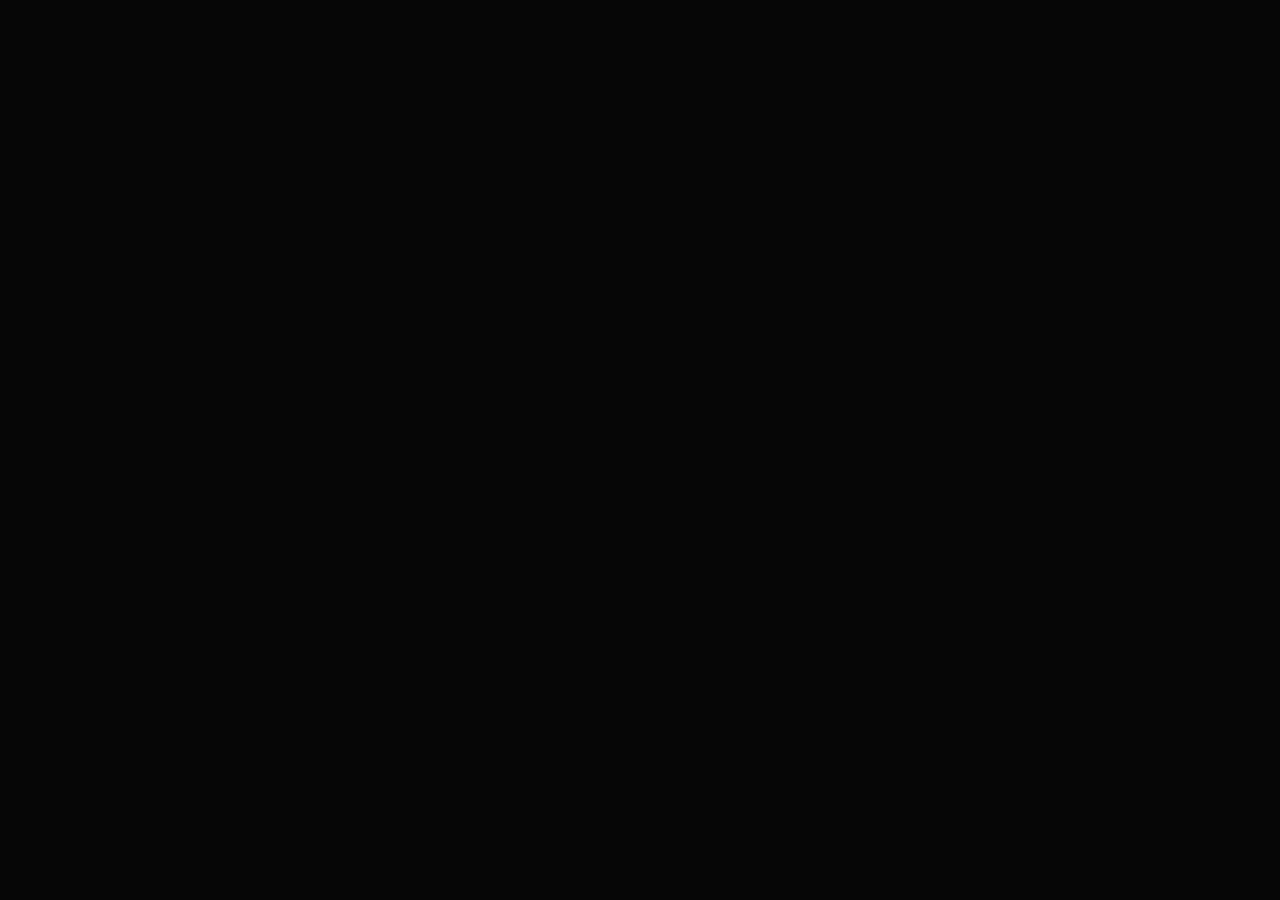
==== about.html @ 540acab6 "Update works.html navigation and add about.html" ====
<!doctype html>
<html lang="ru">
  <head>
    <meta charset="UTF-8" />
    <meta name="viewport" content="width=device-width, initial-scale=1.0" />
    <title>ОБО МНЕ</title>
    <link rel="stylesheet" href="style.css" />
  </head>
  <body>
  </body>
</html>
---- style.css ----
* {
  margin: 0;
  padding: 0;
  box-sizing: border-box;
}

@font-face {
  font-family: unbounded;
  src: url(fonts/Unbounded/Unbounded-VariableFont_wght.ttf) format("truetype");
  font-display: swap;
}
@font-face {
  font-family: ibm_plex_mono;
  src: url(fonts/IBM_Plex_Mono/IBMPlexMono-Regular.ttf) format("truetype");
  font-weight: 400;
  font-style: normal;
  font-display: swap;
}
@font-face {
  font-family: ibm_plex_mono;
  src: url(fonts/IBM_Plex_Mono/IBMPlexMono-Bold.ttf) format("truetype");
  font-weight: 700;
  font-style: normal;
  font-display: swap;
}
@font-face {
  font-family: onest;
  src: url(fonts/Onest/Onest-VariableFont_wght.ttf) format("truetype");
  font-display: swap;
}

.first_text p {
  font-family: "onest";
  font-weight: 500;
  font-size: 20px;
  line-height: 130%;
  opacity: 0.82;
  letter-spacing: 1%;
}

.first_text h1 {
  font-family: "unbounded";
  font-weight: 700;
  font-size: 72px;
  line-height: 130%;
  letter-spacing: 0.35px;
  justify-content: spa;
}

.first_text h1 span {
  font-weight: 400;
}

.first_buttons {
  display: flex;
  align-items: center;
  gap: 24px;

  font-family: "ibm_plex_mono";
  font-size: 16px;
  line-height: 120%;
  letter-spacing: 3%;
}

.about_button {
  opacity: 0.82;
}

.scroll_button {
  font-family: "ibm_plex_mono";
  font-size: 12px;
  line-height: 100%;
  letter-spacing: 1.92px;
  opacity: 0.82;
}
.second h1 {
  font-family: "unbounded";
  font-weight: 600;
  font-size: 64px;
  line-height: 130%;
}

body {
  background-color: #060606;
  color: #ffffff;
}

header {
  position: fixed;
  top: 0;
  z-index: 1000;
  display: flex;
  flex-direction: row;
  justify-content: space-between;
  align-items: center;

  width: 100%;
  padding: 24px 64px;

  font-family: "ibm_plex_mono";
  font-weight: 700;
  font-size: 14px;
  letter-spacing: 1.12px;
}

header button {
  background-color: inherit;
  border: none;
}

header button:hover {
  cursor: pointer;
}

.first {
  display: flex;
  flex-direction: column;
  justify-content: center;
  align-items: flex-start;
  gap: 32px;

  min-height: 100vh;
  padding: 50px 64px;
}

.first_text {
  display: flex;
  flex-direction: column;
  gap: 24px;
}

a {
  text-decoration: none;
  color: inherit;
}
.projects_button {
  padding: 12px 16px;
  background-color: inherit;
  border: 1px solid;
  text-decoration: none;
  border-radius: 999px;
  border-color: #f4f4f4;
  text-align: center;
}

.scroll_button {
  position: absolute;
  right: 64px;
  bottom: 50px;

  display: flex;
  flex-direction: column;
  align-items: center;
  gap: 13px;

  border: none;
  background-color: inherit;
  color: #ffffff;
}

.scroll_button span:last-child {
  position: relative;
  display: block;
  width: 1px;
  height: 66px;
}

.scroll_button span:last-child::before {
  content: "";
  position: absolute;
  top: 0;
  left: 0;
  width: 1px;
  height: 66px;
  background-color: #f4f4f4;
  opacity: 0.32;
}

.scroll_button span:last-child::after {
  content: "";
  position: absolute;
  top: 0;
  left: 0;
  width: 1px;
  height: 5px;
  background-color: #ffffff;
  animation: scrollLine 1.33s ease-in-out infinite;
}

@keyframes scrollLine {
  0% {
    top: 0;
    opacity: 0;
  }
  50% {
    opacity: 1;
  }
  100% {
    top: 61px;
    opacity: 0;
  }
}

.second {
  display: flex;
  flex-direction: column;
  gap: 60px;
  min-height: 100vh;
  padding: 0px 64px;
}

.second_content {
  display: grid;
  grid-template-columns: 1.55fr 1fr;
  gap: 32px;
}

.second_left {
  display: flex;
  flex-direction: column;
  gap: 60px;

  position: sticky;
  align-self: start;
  top: 50px;
  max-height: calc(100vh - 100px);
}

.second_main {
  display: flex;
  flex-direction: column;
  gap: 32px;
}

.second_main_content {
  display: flex;
  flex-direction: column;
  gap: 25px;
}

.second_main_content img {
  border-radius: 16px;
}

.second_left .second_main,
.second_left .second_main_content {
  min-height: 0;
}

.second_left .second_main_content > a:first-child {
  flex-shrink: 1;
  min-height: 0;
  display: flex;
  flex-direction: column;
}

.second_left .second_main_content > a:first-child img {
  flex: 1;
  min-height: 0;
  width: 100%;
  object-fit: cover;
}

.second_main_text {
  display: flex;
  flex-direction: column;
  gap: 13px;
}

.second_main_text_sides {
  display: flex;
  flex-direction: row;
  justify-content: space-between;
}

.second_main_text_sides h2 {
  font-family: "unbounded";
  font-weight: 600;
  font-size: 20px;
  line-height: 120%;
  letter-spacing: 1%;
  text-transform: uppercase;
}

.second_main_text_sides p {
  font-family: "ibm_plex_mono";
  font-weight: 400;
  font-size: 12px;
  line-height: 120%;
  letter-spacing: 5%;
  text-transform: uppercase;
}

.second_main_text > p {
  font-family: "onest";
  font-weight: 500;
  font-size: 14px;
  line-height: 120%;
  letter-spacing: 1%;
  opacity: 0.82;
}

.second a {
  font-family: "ibm_plex_mono";
  font-weight: 500;
  font-size: 16px;
  line-height: 120%;
  letter-spacing: 3%;
  text-transform: uppercase;
}

.second_other {
  display: flex;
  flex-direction: column;
  gap: 32px;
}
.second_other .counter {
  display: flex;
  justify-content: flex-end;
  align-items: flex-start;

  position: sticky;
  top: 60px;

  margin-bottom: 99px;

  font-family: "ibm_plex_mono";
  font-size: 12px;
  line-height: 100%;
  letter-spacing: 0.78px;
}
img {
  max-width: 100%;
  height: auto;
  display: block;
}

.third {
  display: flex;
  flex-direction: column;
  justify-content: space-between;
  align-items: flex-start;
  gap: 60px;

  padding: 100px 64px 90px 64px;
}

.third_content {
  display: flex;
  flex-direction: row;
  justify-content: space-between;
  align-items: stretch;
  align-self: stretch;
}

.third_line {
  width: 1px;
  background-color: #f4f4f4;
  opacity: 0.32;
}

.third_card {
  display: flex;
  flex-direction: column;
  align-items: flex-start;
  gap: 12px;
  width: 280px;
}

.third_card > p {
  font-family: "ibm_plex_mono";
  font-weight: 600;
  font-size: 24px;
  line-height: 130%;
  letter-spacing: 1%;
  text-transform: uppercase;
}

.third_card img {
  width: 111px;
  height: 83px;
  object-fit: contain;
  object-position: left center;
}

.third_card_text {
  display: flex;
  flex-direction: column;
  align-items: flex-start;
  justify-content: space-between;
  gap: 8px;
}

.third h1 {
  font-family: "unbounded";
  font-weight: 600;
  font-size: 64px;
  line-height: 130%;
  letter-spacing: 1%;
  text-transform: uppercase;
}

.third_card_text h2 {
  font-family: "ibm_plex_mono";
  font-weight: 400;
  font-size: 24px;
  line-height: 130%;
  letter-spacing: 1%;
  text-transform: uppercase;
}

.third_card_text p {
  font-family: "onest";
  font-weight: 500;
  font-size: 14px;
  line-height: 120%;
  letter-spacing: 1%;
  color: #f4f4f4;
  opacity: 0.82;
}

footer {
  display: flex;
  flex-direction: row;
  justify-content: space-between;

  padding: 40px 64px;

  font-family: "ibm_plex_mono";
  font-weight: 400;
  font-size: 12px;
  line-height: 120%;
  letter-spacing: 5%;
  text-transform: uppercase;
}

footer div {
  display: flex;
  flex-direction: row;
  justify-content: space-between;
  gap: 19px;
}

footer a {
  opacity: 0.82;
}

.menu {
  position: fixed;
  inset: 0;
  z-index: 900;

  display: flex;
  flex-direction: column;
  justify-content: space-between;

  padding: 100px 64px 40px;

  background-color: #060606;

  opacity: 0;
  visibility: hidden;
  pointer-events: none;
  transition: opacity 0.3s ease, visibility 0.3s ease;
}

.menu.open {
  opacity: 1;
  visibility: visible;
  pointer-events: auto;
}

.menu_top {
  display: flex;
  flex-direction: row;
  justify-content: space-between;
  align-items: center;

  flex: 1;
}

.menu_left {
  display: flex;
  flex-direction: column;
  align-items: flex-start;
  gap: 24px;
}

.menu_left a {
  font-family: "unbounded";
  font-weight: 600;
  font-size: 120px;
  line-height: 130%;
  letter-spacing: 1%;
  text-transform: uppercase;
}

.menu_right {
  display: flex;
  flex-direction: column;
  align-items: flex-start;
  gap: 32px;
}

.menu_block {
  display: flex;
  flex-direction: column;
  align-items: flex-start;
  gap: 8px;
}

.menu_label {
  font-family: "ibm_plex_mono";
  font-weight: 400;
  font-size: 12px;
  line-height: 120%;
  letter-spacing: 5%;
  text-transform: uppercase;
  opacity: 0.82;
}

.menu_block a,
.menu_block p:not(.menu_label) {
  font-family: "onest";
  font-weight: 500;
  font-size: 14px;
  line-height: 120%;
}

.menu_socials {
  display: flex;
  flex-direction: row;
  gap: 19px;
}
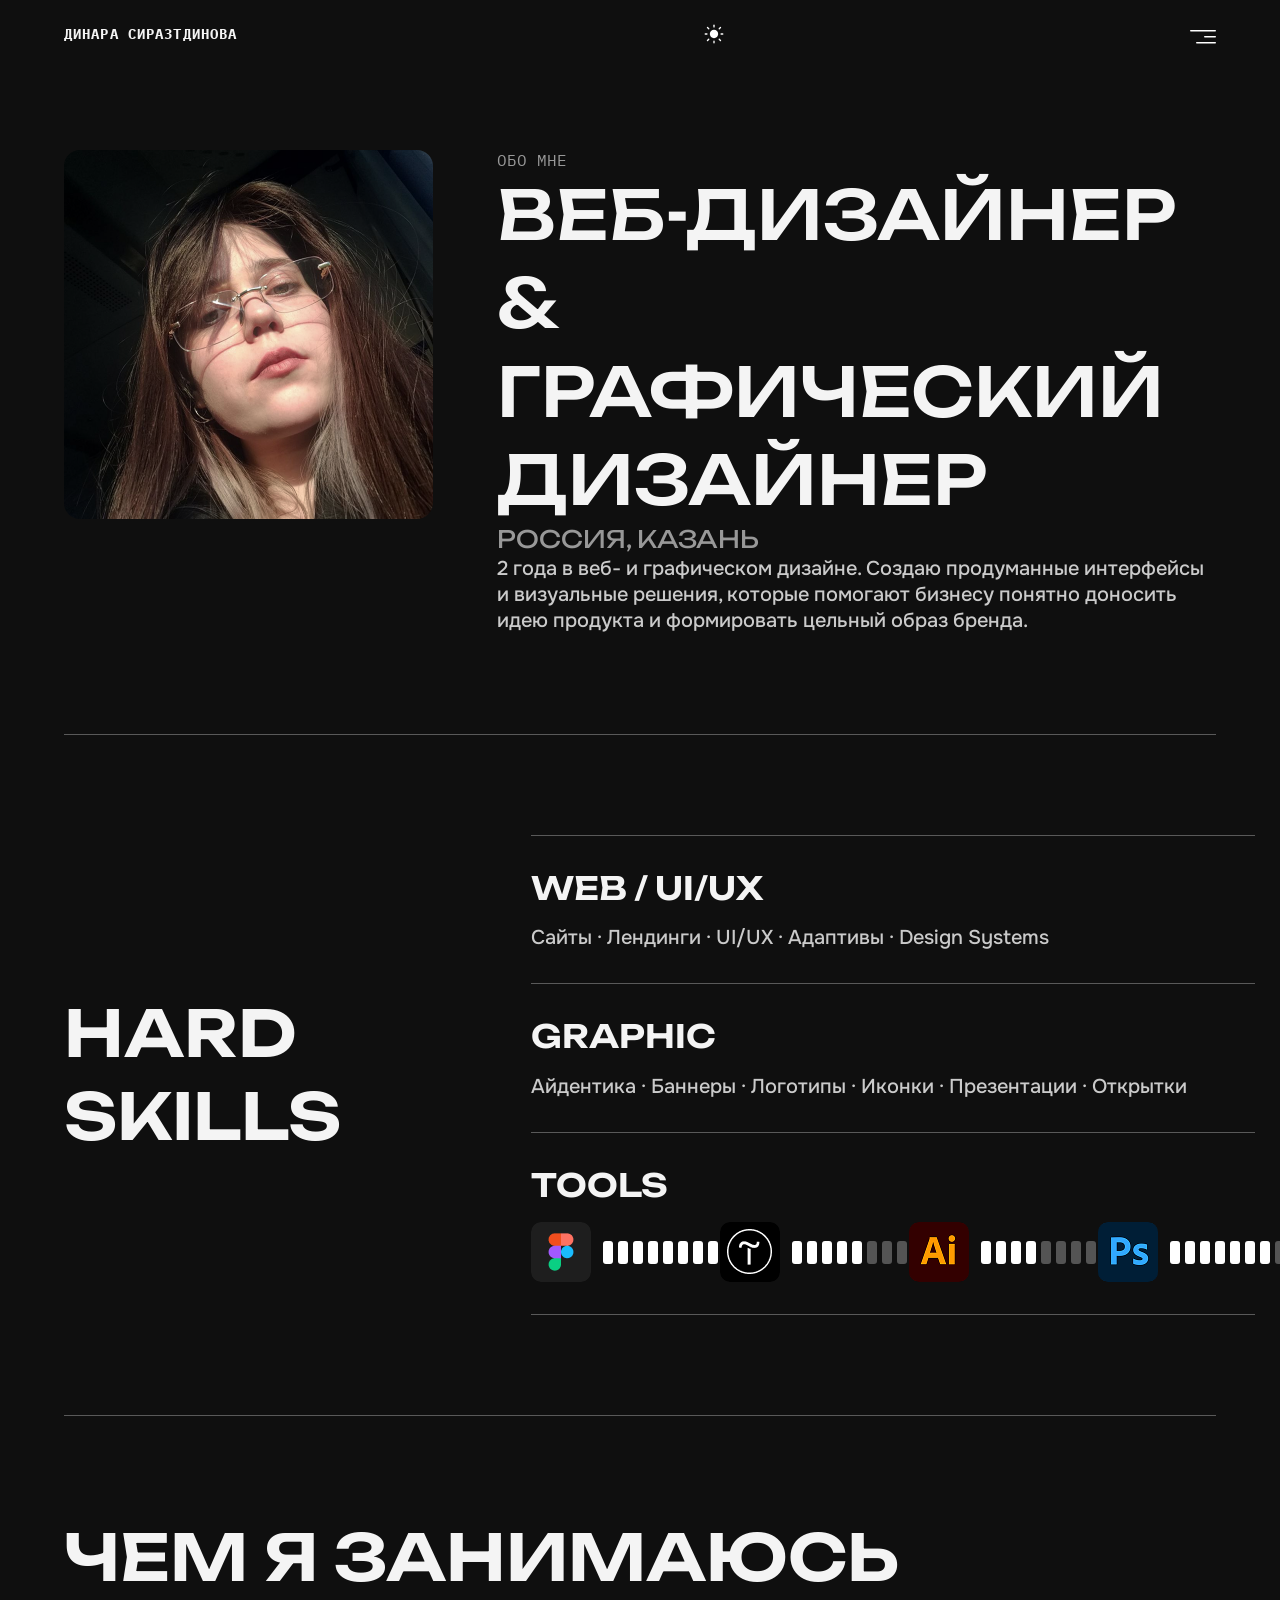
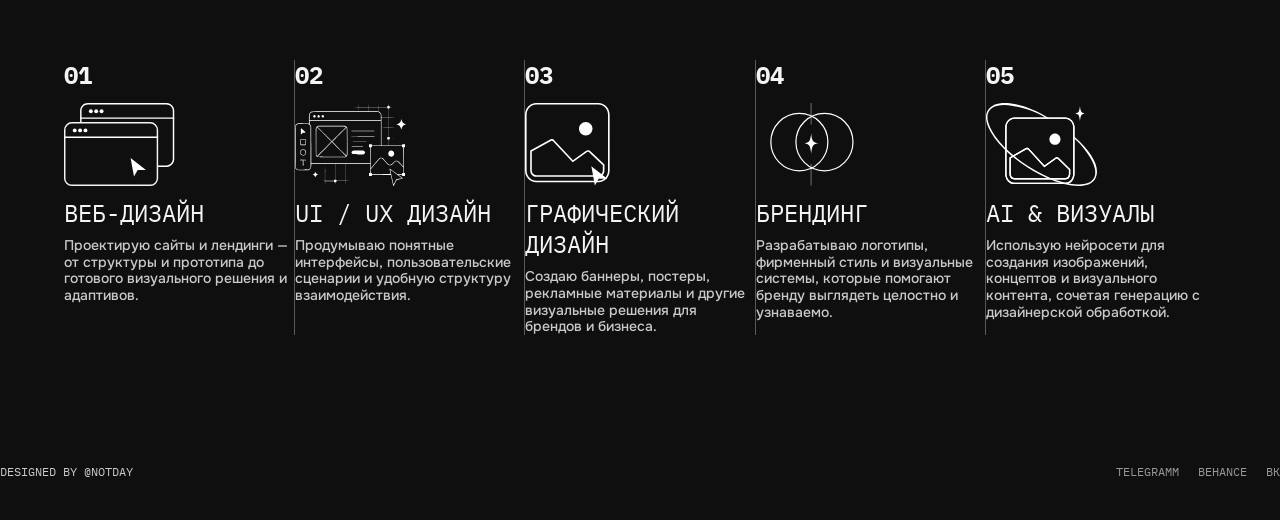
==== commit 6e1989e0: "Add about page layout and assets, update background color, ignore unused files" ====
--- a/about.html
+++ b/about.html
@@ -5,7 +5,251 @@
     <meta name="viewport" content="width=device-width, initial-scale=1.0" />
     <title>ОБО МНЕ</title>
     <link rel="stylesheet" href="style.css" />
+    <link rel="stylesheet" href="about.css" />
   </head>
   <body>
+    <header>
+      <p>ДИНАРА СИРАЗТДИНОВА</p>
+      <button>
+        <img src="content/icons/Theme_changer.svg" alt=" theme changer" />
+      </button>
+      <button id="menu_button">
+        <img src="content/icons/Button - Menu.svg" alt="" />
+      </button>
+    </header>
+    <nav class="menu" id="menu">
+      <div class="menu_top">
+        <div class="menu_left">
+          <a href="index.html">ГЛАВНАЯ</a>
+          <a href="works.html">РАБОТЫ</a>
+          <a href="about.html">ОБО МНЕ</a>
+        </div>
+        <div class="menu_right">
+          <div class="menu_block">
+            <p class="menu_label">EMAIL</p>
+            <a href="mailto:dinara.sir2003@gmail.com"
+              >dinara.sir2003@gmail.com</a
+            >
+          </div>
+          <div class="menu_block">
+            <p class="menu_label">ССЫЛКИ НА СОЦ.СЕТИ</p>
+            <div class="menu_socials">
+              <a href="">Telegram</a>
+              <a href="">Behance</a>
+              <a href="">ВК</a>
+            </div>
+          </div>
+          <div class="menu_block">
+            <p class="menu_label">МЕСТО ЖИТЕЛЬСТВА</p>
+            <p>Россия, г.Казань</p>
+          </div>
+        </div>
+      </div>
+    </nav>
+    <main>
+      <section class="about_first">
+        <img
+          src="content/images/profile.png"
+          alt="profile picture"
+          class="about_photo"
+        />
+        <article class="about_text">
+          <p class="about_label">ОБО МНЕ</p>
+          <h1>ВЕБ-ДИЗАЙНЕР &amp; ГРАФИЧЕСКИЙ ДИЗАЙНЕР</h1>
+          <p class="about_city">РОССИЯ, КАЗАНЬ</p>
+          <p>
+            2 года в веб- и графическом дизайне. Создаю продуманные интерфейсы и
+            визуальные решения, которые помогают бизнесу понятно доносить идею
+            продукта и формировать цельный образ бренда.
+          </p>
+        </article>
+      </section>
+
+      <section class="second_skills">
+        <div class="skills">
+          <h1>HARD SKILLS</h1>
+          <div class="skills_list">
+            <div class="skills_line"></div>
+            <article class="skill_block">
+              <h2>WEB / UI/UX</h2>
+              <p>Сайты · Лендинги · UI/UX · Адаптивы · Design Systems</p>
+            </article>
+            <div class="skills_line"></div>
+            <article class="skill_block">
+              <h2>GRAPHIC</h2>
+              <p>
+                Айдентика · Баннеры · Логотипы · Иконки · Презентации · Открытки
+              </p>
+            </article>
+            <div class="skills_line"></div>
+            <article class="skill_block">
+              <h2>TOOLS</h2>
+              <div class="tools_row">
+                <div class="tool">
+                  <img
+                    src="content/images/figma_icon.png"
+                    class="tool_icon"
+                    alt=""
+                  />
+                  <span class="tool_progress">
+                    <span class="active"></span>
+                    <span class="active"></span>
+                    <span class="active"></span>
+                    <span class="active"></span>
+                    <span class="active"></span>
+                    <span class="active"></span>
+                    <span class="active"></span>
+                    <span class="active"></span>
+                    <span></span>
+                    <span></span>
+                  </span>
+                </div>
+                <div class="tool">
+                  <img
+                    src="content/images/Tilda_icon.png"
+                    class="tool_icon"
+                    alt=""
+                  />
+                  <span class="tool_progress">
+                    <span class="active"></span>
+                    <span class="active"></span>
+                    <span class="active"></span>
+                    <span class="active"></span>
+                    <span class="active"></span>
+                    <span></span>
+                    <span></span>
+                    <span></span>
+                    <span></span>
+                    <span></span>
+                  </span>
+                </div>
+                <div class="tool">
+                  <img
+                    src="content/images/Ilustrator_icon.png"
+                    class="tool_icon"
+                    alt=""
+                  />
+                  <span class="tool_progress">
+                    <span class="active"></span>
+                    <span class="active"></span>
+                    <span class="active"></span>
+                    <span class="active"></span>
+                    <span></span>
+                    <span></span>
+                    <span></span>
+                    <span></span>
+                    <span></span>
+                    <span></span>
+                  </span>
+                </div>
+                <div class="tool">
+                  <img
+                    src="content/images/Photoshop_icon.png"
+                    alt=""
+                    class="tool_icon"
+                  />
+                  <span class="tool_progress">
+                    <span class="active"></span>
+                    <span class="active"></span>
+                    <span class="active"></span>
+                    <span class="active"></span>
+                    <span class="active"></span>
+                    <span class="active"></span>
+                    <span class="active"></span>
+                    <span></span>
+                    <span></span>
+                    <span></span>
+                  </span>
+                </div>
+              </div>
+            </article>
+            <div class="skills_line"></div>
+          </div>
+        </div>
+      </section>
+
+      <section class="third">
+        <h1>ЧЕМ Я ЗАНИМАЮСЬ</h1>
+        <article class="third_content">
+          <div class="third_card">
+            <p>01</p>
+            <img src="content/icons/third_1.svg" alt="" />
+            <div class="third_card_text">
+              <h2>ВЕБ-ДИЗАЙН</h2>
+              <p>
+                Проектирую сайты и лендинги — от структуры и прототипа до
+                готового визуального решения и адаптивов.
+              </p>
+            </div>
+          </div>
+
+          <div class="third_line"></div>
+
+          <div class="third_card">
+            <p>02</p>
+            <img src="content/icons/third_2.svg" alt="" />
+            <div class="third_card_text">
+              <h2>UI / UX ДИЗАЙН</h2>
+              <p>
+                Продумываю понятные интерфейсы, пользовательские сценарии и
+                удобную структуру взаимодействия.
+              </p>
+            </div>
+          </div>
+
+          <div class="third_line"></div>
+
+          <div class="third_card">
+            <p>03</p>
+            <img src="content/icons/third_3.svg" alt="" />
+            <div class="third_card_text">
+              <h2>ГРАФИЧЕСКИЙ ДИЗАЙН</h2>
+              <p>
+                Создаю баннеры, постеры, рекламные материалы и другие визуальные
+                решения для брендов и бизнеса.
+              </p>
+            </div>
+          </div>
+
+          <div class="third_line"></div>
+
+          <div class="third_card">
+            <p>04</p>
+            <img src="content/icons/third_4.svg" alt="" />
+            <div class="third_card_text">
+              <h2>БРЕНДИНГ</h2>
+              <p>
+                Разрабатываю логотипы, фирменный стиль и визуальные системы,
+                которые помогают бренду выглядеть целостно и узнаваемо.
+              </p>
+            </div>
+          </div>
+
+          <div class="third_line"></div>
+
+          <div class="third_card">
+            <p>05</p>
+            <img src="content/icons/third_5.svg" alt="" />
+            <div class="third_card_text">
+              <h2>AI & ВИЗУАЛЫ</h2>
+              <p>
+                Использую нейросети для создания изображений, концептов и
+                визуального контента, сочетая генерацию с дизайнерской
+                обработкой.
+              </p>
+            </div>
+          </div>
+        </article>
+      </section>
+    </main>
+    <footer>
+      <p>DESIGNED BY @NOTDAY</p>
+      <div>
+        <a href="">TELEGRAMM</a>
+        <a href="">BEHANCE</a>
+        <a href="">ВК</a>
+      </div>
+    </footer>
+    <script src="script.js"></script>
   </body>
-</html>+</html>
--- a/style.css
+++ b/style.css
@@ -80,9 +80,13 @@
   line-height: 130%;
 }
 
+html,
 body {
-  background-color: #060606;
-  color: #ffffff;
+  background-color: #0f0f0f;
+}
+
+body {
+  color: #f4f4f4;
 }
 
 header {
@@ -289,6 +293,7 @@
   line-height: 120%;
   letter-spacing: 5%;
   text-transform: uppercase;
+  opacity: 0.6;
 }
 
 .second_main_text > p {
@@ -298,6 +303,10 @@
   line-height: 120%;
   letter-spacing: 1%;
   opacity: 0.82;
+}
+
+.second_main_content > a:last-child {
+  opacity: 0.65;
 }
 
 .second a {
@@ -420,6 +429,8 @@
 }
 
 footer {
+  color: #f4f4f4;
+
   display: flex;
   flex-direction: row;
   justify-content: space-between;
@@ -441,8 +452,12 @@
   gap: 19px;
 }
 
+footer p {
+  opacity: 0.82;
+}
+
 footer a {
-  opacity: 0.82;
+  opacity: 0.6;
 }
 
 .menu {
@@ -461,7 +476,9 @@
   opacity: 0;
   visibility: hidden;
   pointer-events: none;
-  transition: opacity 0.3s ease, visibility 0.3s ease;
+  transition:
+    opacity 0.3s ease,
+    visibility 0.3s ease;
 }
 
 .menu.open {
@@ -532,5 +549,3 @@
   flex-direction: row;
   gap: 19px;
 }
-
-
--- a/about.css
+++ b/about.css
@@ -0,0 +1,156 @@
+.about_first {
+  display: flex;
+  gap: 64px;
+  padding: 150px 64px 100px 64px;
+}
+
+.about_photo {
+  width: 369px;
+  height: 369px;
+  flex-shrink: 0;
+  object-fit: cover;
+  border-radius: 16px;
+}
+
+.about_text {
+  display: flex;
+  flex-direction: column;
+  align-items: flex-start;
+  justify-content: space-between;
+}
+
+.about_text p {
+  font-family: "onest";
+  font-weight: 500;
+  font-size: 20px;
+  line-height: 130%;
+  letter-spacing: 1%;
+  opacity: 0.82;
+}
+
+p.about_label {
+  font-family: "ibm_plex_mono";
+  font-weight: 400;
+  font-size: 16px;
+  line-height: 130%;
+  letter-spacing: 1%;
+  text-transform: uppercase;
+  opacity: 0.6;
+}
+
+.about_first h1 {
+  font-family: "unbounded";
+  font-weight: 500;
+  font-size: 68px;
+  line-height: 130%;
+  letter-spacing: 1%;
+  text-transform: uppercase;
+}
+
+p.about_city {
+  font-family: "unbounded";
+  font-weight: 400;
+  font-size: 24px;
+  line-height: 130%;
+  letter-spacing: 1%;
+  text-transform: uppercase;
+  opacity: 0.6;
+}
+.second_skills {
+  padding: 0 64px;
+}
+.skills {
+  display: grid;
+  grid-template-columns: 1fr 1.5fr;
+  gap: 190px;
+  align-items: center;
+
+  padding: 100px 0;
+  border-top: 1px solid rgba(244, 244, 244, 0.32);
+  border-bottom: 1px solid rgba(244, 244, 244, 0.32);
+}
+
+.skills h1 {
+  font-family: "unbounded";
+  font-weight: 600;
+  font-size: 64px;
+  line-height: 130%;
+  letter-spacing: 1%;
+  text-transform: uppercase;
+}
+
+.skills_list {
+  display: flex;
+  flex-direction: column;
+}
+
+.skill_block {
+  display: flex;
+  flex-direction: column;
+  align-items: flex-start;
+  gap: 16px;
+  padding: 32px 0;
+}
+
+.skills_line {
+  height: 1px;
+  background-color: #f4f4f4;
+  opacity: 0.32;
+}
+
+.skills h2 {
+  font-family: "unbounded";
+  font-weight: 600;
+  font-size: 32px;
+  line-height: 130%;
+  letter-spacing: 1%;
+  text-transform: uppercase;
+}
+
+.skills p {
+  font-family: "onest";
+  font-weight: 500;
+  font-size: 20px;
+  line-height: 130%;
+  letter-spacing: 1%;
+  opacity: 0.82;
+}
+
+.tools_row {
+  display: flex;
+  align-items: center;
+  gap: 32px;
+}
+
+.tool {
+  display: flex;
+  align-items: center;
+  gap: 12px;
+}
+
+.tool_icon {
+  width: 60px;
+  height: 60px;
+  border-radius: 10px;
+}
+
+.tool_progress {
+  display: flex;
+  gap: 5px;
+}
+
+.tool_progress span {
+  width: 10px;
+  height: 23px;
+  border-radius: 3px;
+  background-color: #545454;
+}
+
+.tool_progress .active {
+  background-color: #ffffff;
+}
+
+footer {
+  padding-left: 0;
+  padding-right: 0;
+}
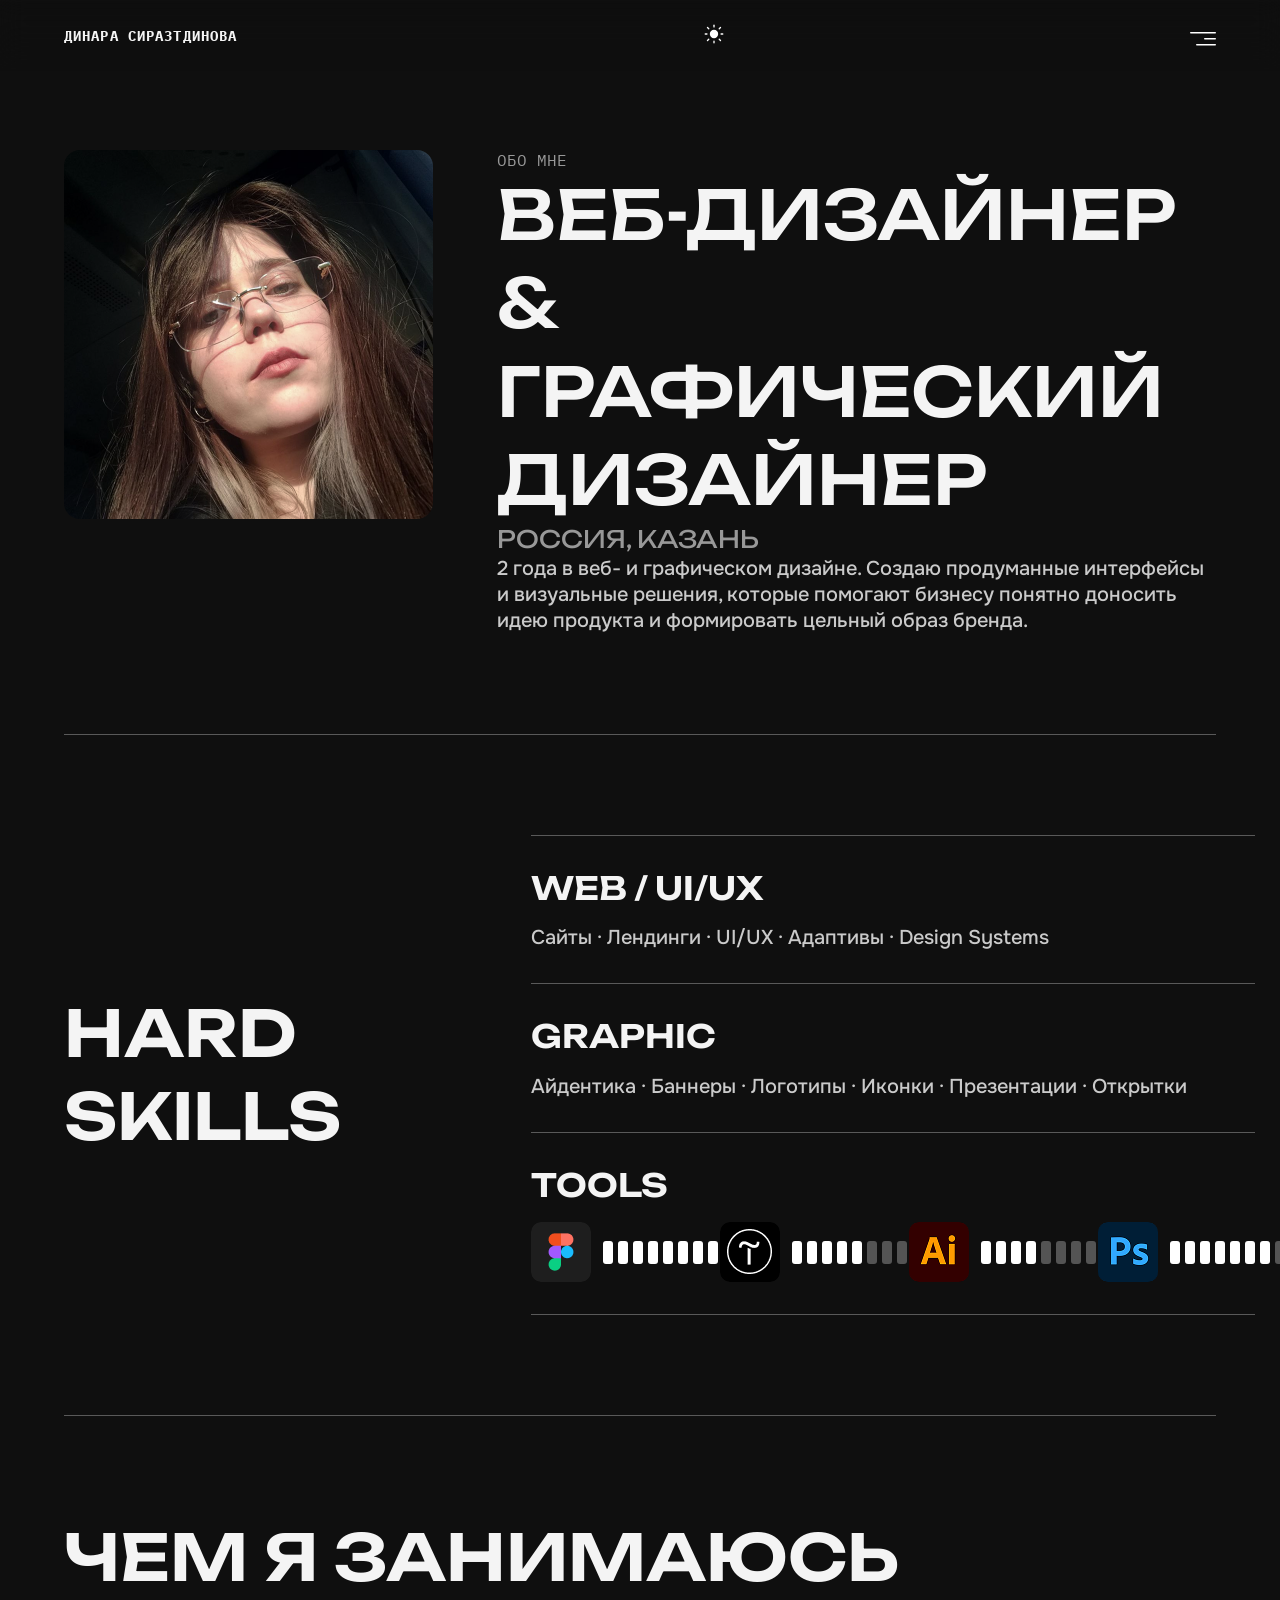
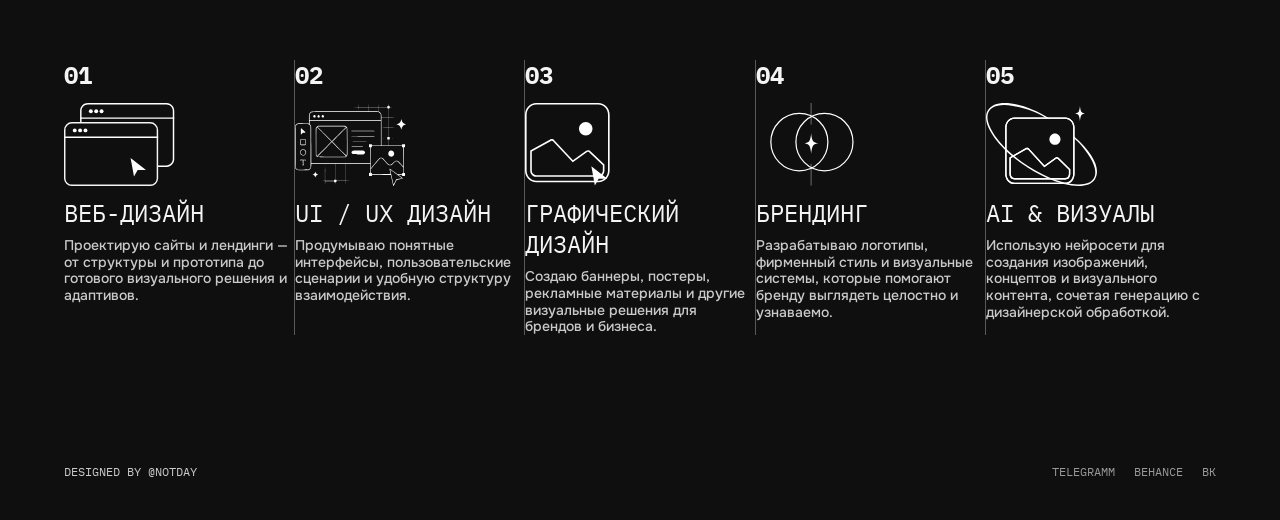
==== commit f0037e5d: "feat: rename overlay images to overlay-N.png and update references" ====
--- a/about.html
+++ b/about.html
@@ -6,12 +6,97 @@
     <title>ОБО МНЕ</title>
     <link rel="stylesheet" href="style.css" />
     <link rel="stylesheet" href="about.css" />
+    <script>
+      if (localStorage.getItem("theme") === "light") {
+        document.documentElement.classList.add("light");
+      }
+    </script>
   </head>
   <body>
     <header>
       <p>ДИНАРА СИРАЗТДИНОВА</p>
-      <button>
-        <img src="content/icons/Theme_changer.svg" alt=" theme changer" />
+      <button class="theme_button" aria-label="Theme changer">
+        <svg
+          width="20"
+          height="20"
+          viewBox="0 0 20 20"
+          fill="none"
+          xmlns="http://www.w3.org/2000/svg"
+          aria-hidden="true"
+        >
+          <mask
+            id="moon_mask"
+            maskUnits="userSpaceOnUse"
+            x="0"
+            y="0"
+            width="20"
+            height="20"
+          >
+            <rect width="20" height="20" fill="white" />
+            <g class="mask_cut">
+              <circle cx="12.2" cy="8.8" r="3.2" fill="black" />
+            </g>
+          </mask>
+          <g class="moon_group" mask="url(#moon_mask)">
+            <circle class="sun_disk" cx="10" cy="10" r="4.16675" fill="white" />
+          </g>
+          <path
+            class="ray"
+            d="M10 1.25V2.91667"
+            stroke="white"
+            stroke-width="1.33333"
+            stroke-linecap="round"
+          />
+          <path
+            class="ray"
+            d="M10 17.0834V18.75"
+            stroke="white"
+            stroke-width="1.33333"
+            stroke-linecap="round"
+          />
+          <path
+            class="ray"
+            d="M1.25 10H2.91667"
+            stroke="white"
+            stroke-width="1.33333"
+            stroke-linecap="round"
+          />
+          <path
+            class="ray"
+            d="M17.0835 10H18.7502"
+            stroke="white"
+            stroke-width="1.33333"
+            stroke-linecap="round"
+          />
+          <path
+            class="ray"
+            d="M3.5 3.5L4.75 4.75"
+            stroke="white"
+            stroke-width="1.33333"
+            stroke-linecap="round"
+          />
+          <path
+            class="ray"
+            d="M15.25 15.25L16.5 16.5"
+            stroke="white"
+            stroke-width="1.33333"
+            stroke-linecap="round"
+          />
+          <path
+            class="ray"
+            d="M3.5 16.5L4.75 15.25"
+            stroke="white"
+            stroke-width="1.33333"
+            stroke-linecap="round"
+          />
+          <path
+            class="ray"
+            d="M15.25 4.75L16.5 3.5"
+            stroke="white"
+            stroke-width="1.33333"
+            stroke-linecap="round"
+          />
+        </svg>
       </button>
       <button id="menu_button">
         <img src="content/icons/Button - Menu.svg" alt="" />
--- a/style.css
+++ b/style.css
@@ -1,3 +1,23 @@
+:root {
+  --bg: #0f0f0f;
+  --text: #f4f4f4;
+  --text-strong: #ffffff;
+  --line: rgba(244, 244, 244, 0.32);
+  --surface: rgba(244, 244, 244, 0.06);
+  --bg-indicator: #030303;
+  --outline: #000;
+}
+
+:root.light {
+  --bg: #ffffff;
+  --text: #0a0a0a;
+  --text-strong: #0a0a0a;
+  --line: ;
+  --surface: rgba(10, 10, 10, 0.06);
+  --bg-indicator: #060606;
+  --outline: #fff;
+}
+
 * {
   margin: 0;
   padding: 0;
@@ -82,11 +102,11 @@
 
 html,
 body {
-  background-color: #0f0f0f;
+  background-color: var(--bg);
 }
 
 body {
-  color: #f4f4f4;
+  color: var(--text);
 }
 
 header {
@@ -107,6 +127,44 @@
   letter-spacing: 1.12px;
 }
 
+header::before {
+  content: "";
+  position: absolute;
+  inset: 0;
+  z-index: -1;
+
+  -webkit-backdrop-filter: blur(12px);
+  backdrop-filter: blur(12px);
+  -webkit-mask-image: linear-gradient(
+    to bottom,
+    #000 0%,
+    rgba(0, 0, 0, 0.991) 10%,
+    rgba(0, 0, 0, 0.964) 20%,
+    rgba(0, 0, 0, 0.919) 30%,
+    rgba(0, 0, 0, 0.856) 40%,
+    rgba(0, 0, 0, 0.775) 50%,
+    rgba(0, 0, 0, 0.676) 60%,
+    rgba(0, 0, 0, 0.559) 70%,
+    rgba(0, 0, 0, 0.424) 80%,
+    rgba(0, 0, 0, 0.371) 90%,
+    rgba(0, 0, 0, 0) 100%
+  );
+  mask-image: linear-gradient(
+    to bottom,
+    #000 0%,
+    rgba(0, 0, 0, 0.991) 10%,
+    rgba(0, 0, 0, 0.964) 20%,
+    rgba(0, 0, 0, 0.919) 30%,
+    rgba(0, 0, 0, 0.856) 40%,
+    rgba(0, 0, 0, 0.775) 50%,
+    rgba(0, 0, 0, 0.676) 60%,
+    rgba(0, 0, 0, 0.559) 70%,
+    rgba(0, 0, 0, 0.424) 80%,
+    rgba(0, 0, 0, 0.371) 90%,
+    rgba(0, 0, 0, 0) 100%
+  );
+}
+
 header button {
   background-color: inherit;
   border: none;
@@ -114,6 +172,53 @@
 
 header button:hover {
   cursor: pointer;
+}
+
+.theme_button .ray {
+  transform-box: view-box;
+  transform-origin: 10px 10px;
+  transition:
+    transform 0.4s ease,
+    opacity 0.25s ease,
+    stroke 0.3s ease;
+}
+
+.theme_button .sun_disk {
+  transition: fill 0.3s ease;
+}
+
+.theme_button.moon .ray {
+  transform: scale(0);
+  opacity: 0;
+  stroke: #000;
+}
+
+.theme_button.moon .sun_disk {
+  fill: #000;
+}
+
+.theme_button .moon_group {
+  transform-box: view-box;
+  transform-origin: 10px 10px;
+  transition: transform 0.5s ease;
+}
+
+.theme_button.moon .moon_group {
+  transform: scale(2.1);
+}
+
+.theme_button .mask_cut {
+  transform: translate(7.8px, -7.133px);
+  transition: transform 0.5s ease;
+}
+
+.theme_button.moon .mask_cut {
+  transform: translate(0, 0);
+}
+
+:root.light header button img,
+:root.light .third_card img {
+  filter: brightness(0);
 }
 
 .first {
@@ -143,7 +248,7 @@
   border: 1px solid;
   text-decoration: none;
   border-radius: 999px;
-  border-color: #f4f4f4;
+  border-color: var(--text);
   text-align: center;
 }
 
@@ -159,7 +264,7 @@
 
   border: none;
   background-color: inherit;
-  color: #ffffff;
+  color: var(--text-strong);
 }
 
 .scroll_button span:last-child {
@@ -176,7 +281,7 @@
   left: 0;
   width: 1px;
   height: 66px;
-  background-color: #f4f4f4;
+  background-color: var(--text);
   opacity: 0.32;
 }
 
@@ -187,7 +292,7 @@
   left: 0;
   width: 1px;
   height: 5px;
-  background-color: #ffffff;
+  background-color: var(--text-strong);
   animation: scrollLine 1.33s ease-in-out infinite;
 }
 
@@ -246,6 +351,10 @@
   border-radius: 16px;
 }
 
+.second_other .second_main_content > a:first-child img {
+  width: 100%;
+}
+
 .second_left .second_main,
 .second_left .second_main_content {
   min-height: 0;
@@ -327,6 +436,7 @@
   display: flex;
   justify-content: flex-end;
   align-items: flex-start;
+  gap: 4px;
 
   position: sticky;
   top: 60px;
@@ -337,6 +447,15 @@
   font-size: 12px;
   line-height: 100%;
   letter-spacing: 0.78px;
+  text-shadow:
+    -1px -1px 0 var(--outline),
+    0 -1px 0 var(--outline),
+    1px -1px 0 var(--outline),
+    -1px 0 0 var(--outline),
+    1px 0 0 var(--outline),
+    -1px 1px 0 var(--outline),
+    0 1px 0 var(--outline),
+    1px 1px 0 var(--outline);
 }
 img {
   max-width: 100%;
@@ -364,7 +483,7 @@
 
 .third_line {
   width: 1px;
-  background-color: #f4f4f4;
+  background-color: var(--text);
   opacity: 0.32;
 }
 
@@ -424,12 +543,12 @@
   font-size: 14px;
   line-height: 120%;
   letter-spacing: 1%;
-  color: #f4f4f4;
+  color: var(--text);
   opacity: 0.82;
 }
 
 footer {
-  color: #f4f4f4;
+  color: var(--text);
 
   display: flex;
   flex-direction: row;
@@ -471,7 +590,7 @@
 
   padding: 100px 64px 40px;
 
-  background-color: #060606;
+  background-color: var(--bg);
 
   opacity: 0;
   visibility: hidden;
--- a/about.css
+++ b/about.css
@@ -66,8 +66,8 @@
   align-items: center;
 
   padding: 100px 0;
-  border-top: 1px solid rgba(244, 244, 244, 0.32);
-  border-bottom: 1px solid rgba(244, 244, 244, 0.32);
+  border-top: 1px solid var(--line);
+  border-bottom: 1px solid var(--line);
 }
 
 .skills h1 {
@@ -94,7 +94,7 @@
 
 .skills_line {
   height: 1px;
-  background-color: #f4f4f4;
+  background-color: var(--text);
   opacity: 0.32;
 }
 
@@ -147,10 +147,5 @@
 }
 
 .tool_progress .active {
-  background-color: #ffffff;
+  background-color: var(--text-strong);
 }
-
-footer {
-  padding-left: 0;
-  padding-right: 0;
-}
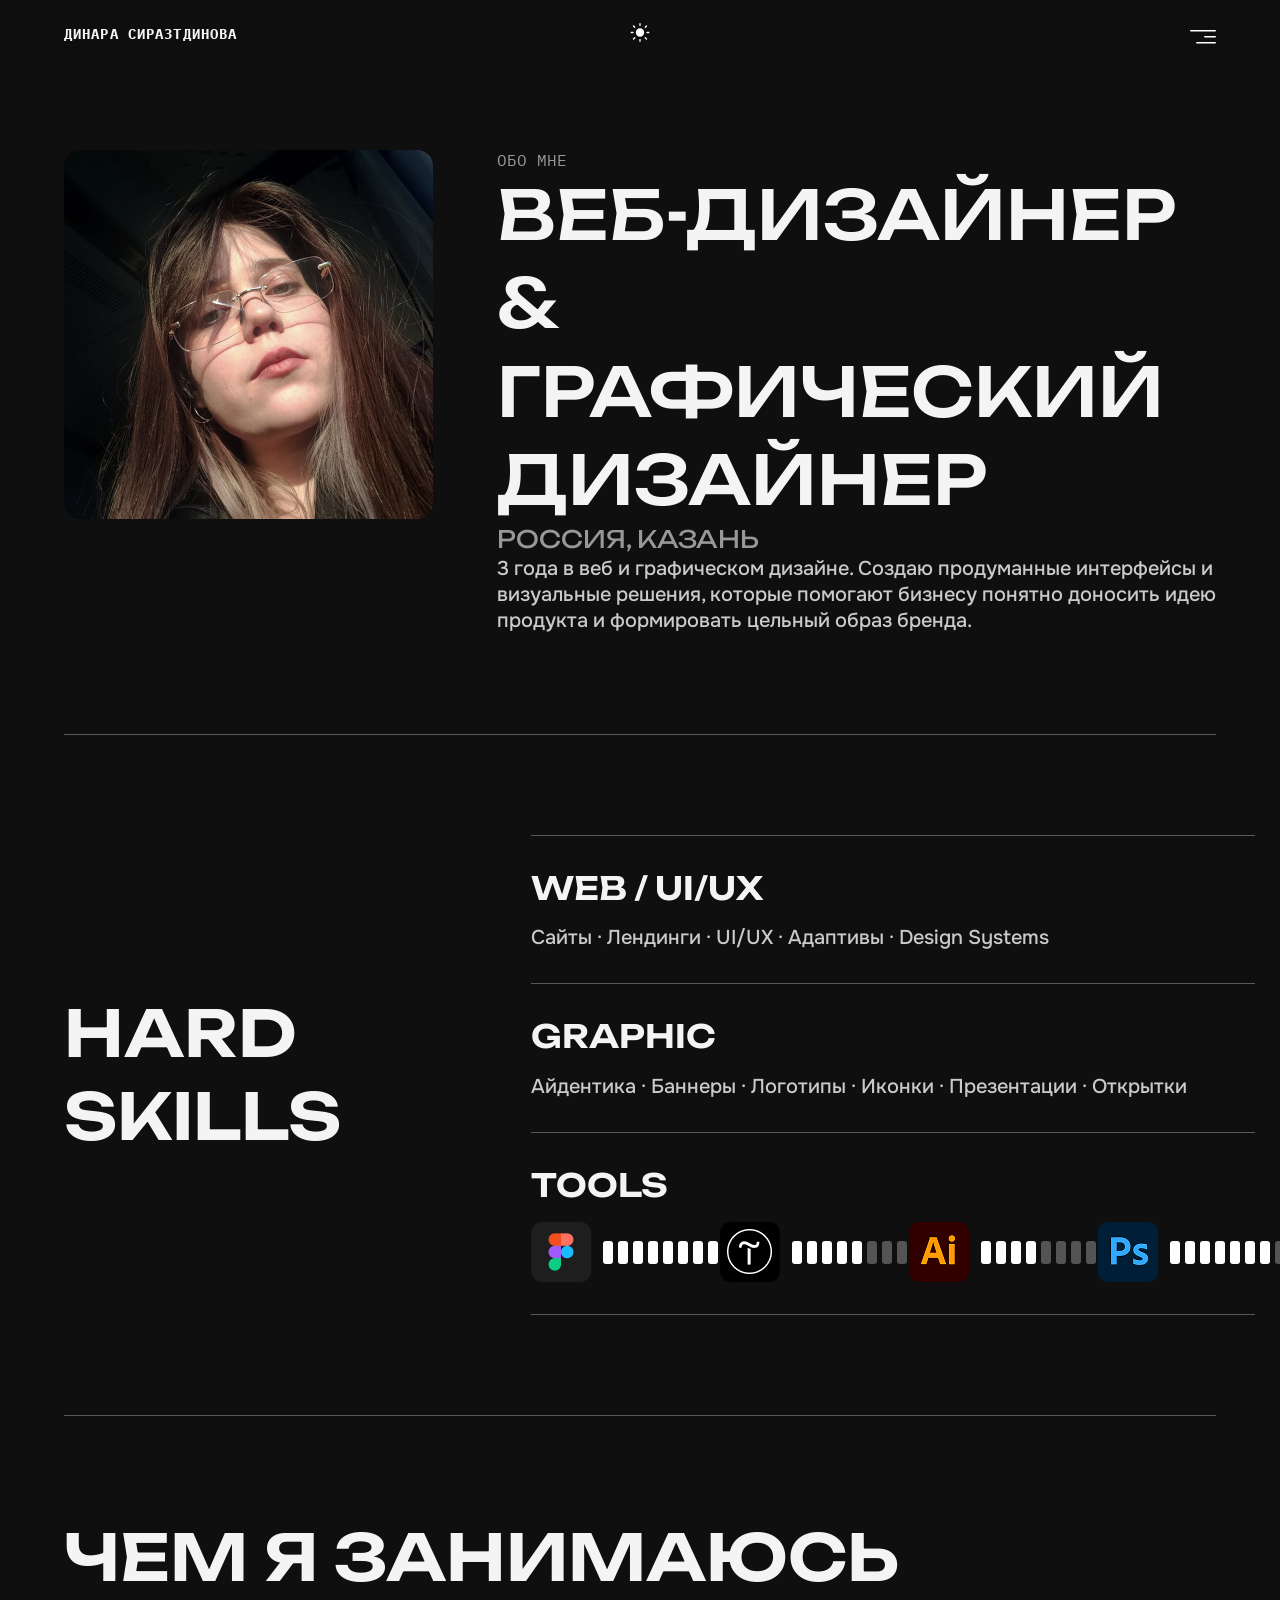
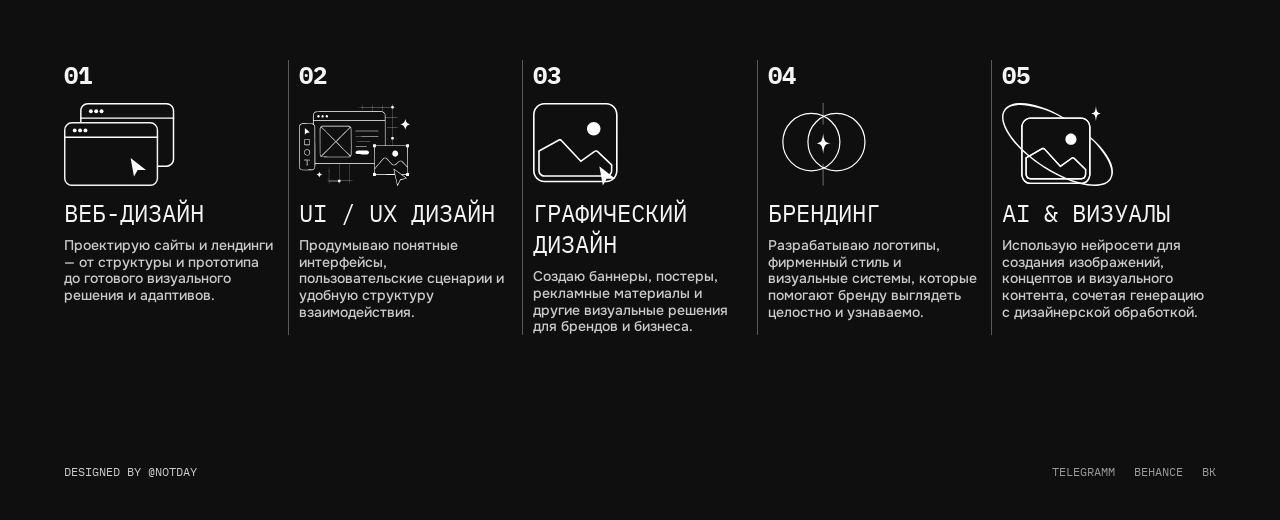
==== commit 61c7b6ff: "about: 3 года опыта в веб и графическом дизайне" ====
--- a/about.html
+++ b/about.html
@@ -119,9 +119,9 @@
           <div class="menu_block">
             <p class="menu_label">ССЫЛКИ НА СОЦ.СЕТИ</p>
             <div class="menu_socials">
-              <a href="">Telegram</a>
-              <a href="">Behance</a>
-              <a href="">ВК</a>
+              <a href="https://t.me/N0Tday">Telegram</a>
+              <a href="https://www.behance.net/Not_Today">Behance</a>
+              <a href="https://vk.ru/dinarka3">ВК</a>
             </div>
           </div>
           <div class="menu_block">
@@ -143,7 +143,7 @@
           <h1>ВЕБ-ДИЗАЙНЕР &amp; ГРАФИЧЕСКИЙ ДИЗАЙНЕР</h1>
           <p class="about_city">РОССИЯ, КАЗАНЬ</p>
           <p>
-            2 года в веб- и графическом дизайне. Создаю продуманные интерфейсы и
+            3 года в веб и графическом дизайне. Создаю продуманные интерфейсы и
             визуальные решения, которые помогают бизнесу понятно доносить идею
             продукта и формировать цельный образ бренда.
           </p>
@@ -330,9 +330,9 @@
     <footer>
       <p>DESIGNED BY @NOTDAY</p>
       <div>
-        <a href="">TELEGRAMM</a>
-        <a href="">BEHANCE</a>
-        <a href="">ВК</a>
+        <a href="https://t.me/N0Tday">TELEGRAMM</a>
+        <a href="https://www.behance.net/Not_Today">BEHANCE</a>
+        <a href="https://vk.ru/dinarka3">ВК</a>
       </div>
     </footer>
     <script src="script.js"></script>
--- a/style.css
+++ b/style.css
@@ -98,6 +98,14 @@
   font-weight: 600;
   font-size: 64px;
   line-height: 130%;
+}
+
+.second_header {
+  display: contents;
+}
+
+.second_link {
+  display: none;
 }
 
 html,
@@ -174,6 +182,14 @@
   cursor: pointer;
 }
 
+/* кнопка темы всегда по центру шапки, независимо от ширины имени и меню */
+.theme_button {
+  position: absolute;
+  top: 50%;
+  left: 50%;
+  transform: translate(-50%, -50%);
+}
+
 .theme_button .ray {
   transform-box: view-box;
   transform-origin: 10px 10px;
@@ -250,6 +266,16 @@
   border-radius: 999px;
   border-color: var(--text);
   text-align: center;
+}
+
+/* «ВСЕ ПРОЕКТЫ» — на всю ширину, стилистика как у «← НАЗАД» (шрифт — из .second a) */
+.projects_button_all {
+  display: flex;
+  align-items: center;
+  justify-content: center;
+  width: 100%;
+  height: 37px;
+  padding: 0;
 }
 
 .scroll_button {
@@ -431,31 +457,9 @@
   display: flex;
   flex-direction: column;
   gap: 32px;
-}
-.second_other .counter {
-  display: flex;
-  justify-content: flex-end;
-  align-items: flex-start;
-  gap: 4px;
-
-  position: sticky;
-  top: 60px;
-
-  margin-bottom: 99px;
-
-  font-family: "ibm_plex_mono";
-  font-size: 12px;
-  line-height: 100%;
-  letter-spacing: 0.78px;
-  text-shadow:
-    -1px -1px 0 var(--outline),
-    0 -1px 0 var(--outline),
-    1px -1px 0 var(--outline),
-    -1px 0 0 var(--outline),
-    1px 0 0 var(--outline),
-    -1px 1px 0 var(--outline),
-    0 1px 0 var(--outline),
-    1px 1px 0 var(--outline);
+
+  /* отступ первой карточки — раньше задавал удалённый счётчик (12px + 99px) */
+  padding-top: 111px;
 }
 img {
   max-width: 100%;
@@ -483,6 +487,7 @@
 
 .third_line {
   width: 1px;
+  margin: 0 10px;
   background-color: var(--text);
   opacity: 0.32;
 }
@@ -668,3 +673,316 @@
   flex-direction: row;
   gap: 19px;
 }
+
+/* ===== Tablet (768–1024) ===== */
+@media (max-width: 1024px) {
+  header {
+    padding: 20px 16px;
+    font-weight: 600;
+    letter-spacing: 0.42px;
+  }
+
+  /* как на ПК: секция на весь экран, контент по центру (scroll button остаётся снизу) */
+  .first {
+    position: relative;
+    padding: 50px 16px;
+  }
+
+  .first_text h1 {
+    /* 48px из макета не вмещает Unbounded в 3 строки — берём вписывающийся размер */
+    font-size: clamp(38px, 5vw, 46px);
+  }
+
+  .projects_button {
+    padding: 12px 20px;
+  }
+
+  .scroll_button {
+    right: auto;
+    left: 50%;
+    transform: translateX(-50%);
+  }
+
+  .second {
+    position: relative;
+    min-height: 0;
+    padding: 0 16px;
+  }
+
+  .second_header {
+    position: absolute;
+    top: 0;
+    left: 16px;
+    right: 16px;
+    z-index: 2;
+
+    display: flex;
+    justify-content: space-between;
+    align-items: center;
+  }
+
+  .second h1 {
+    font-size: 36px;
+    letter-spacing: 0.35px;
+  }
+
+  .second_link {
+    display: inline-block;
+    padding: 12px 20px;
+    border: 1px solid var(--text);
+    border-radius: 999px;
+    text-align: center;
+  }
+
+  .second_content {
+    display: flex;
+    flex-direction: row;
+    align-items: flex-start;
+    gap: 30px;
+
+    padding-top: 79px;
+    overflow-x: auto;
+    overflow-y: hidden;
+    scrollbar-width: none;
+  }
+
+  .second_content::-webkit-scrollbar {
+    display: none;
+  }
+
+  /* все карточки в одну горизонтальную строку; карточка 428px, картинка 428×294 (по указанию) */
+  .second article {
+    flex: 0 0 428px;
+    min-width: 0;
+  }
+
+  .second_left,
+  .second_other {
+    display: contents;
+  }
+
+  .projects_button_all {
+    display: none;
+  }
+
+  .second_main_content {
+    gap: 13px;
+  }
+
+  .second_left .second_main_content > a:first-child {
+    display: block;
+  }
+
+  .second .second_main_content > a:first-child img {
+    flex: none;
+    width: 100%;
+    aspect-ratio: 428 / 294;
+    object-fit: cover;
+  }
+
+  .second_main_text > p {
+    display: none;
+  }
+
+  .second_main_text_sides {
+    flex-direction: row;
+    justify-content: space-between;
+    align-items: center;
+    gap: 24px;
+  }
+
+  .second_main_text_sides h2 {
+    font-size: 17px;
+  }
+
+  .second_main_text_sides p {
+    text-align: right;
+  }
+
+  .third {
+    padding: 100px 16px 90px;
+  }
+
+  .third h1 {
+    font-size: 36px;
+    letter-spacing: 0.35px;
+  }
+
+  .third_content {
+    flex-direction: column;
+    align-items: stretch;
+    gap: 24px;
+  }
+
+  .third_line {
+    width: calc(100% - 20px);
+    height: 1px;
+  }
+
+  .third_card {
+    width: 100%;
+  }
+
+  footer {
+    padding: 32px 16px;
+  }
+
+  .menu {
+    padding: 100px 16px 40px;
+  }
+
+  .menu_top {
+    flex-direction: column;
+    align-items: flex-start;
+    gap: 48px;
+  }
+
+  .menu_left a {
+    font-size: 64px;
+  }
+}
+
+/* ===== Mobile (≤767) ===== */
+@media (max-width: 767px) {
+  header {
+    font-size: 12px;
+  }
+
+  header p {
+    /* имя в две строки: ДИНАРА / СИРАЗТДИНОВА */
+    width: min-content;
+  }
+
+  .first {
+    /* stretch: чтобы текст переносился по ширине экрана,
+       а блок не растягивался до max-content (465px+) и не вылезал за экран */
+    align-items: stretch;
+    padding: 50px 16px;
+    gap: 24px;
+  }
+
+  .first_text {
+    gap: 12px;
+  }
+
+  .first_text p {
+    font-size: 18px;
+  }
+
+  .first_text h1 {
+    font-size: 24px;
+  }
+
+  .first_buttons {
+    gap: 12px;
+    flex-wrap: wrap;
+  }
+
+  .second {
+    padding: 10px 16px 0;
+  }
+
+  .second_header {
+    top: 10px;
+  }
+
+  /* высота заголовка (~33px) + 24px до карточек по макету */
+  .second_content {
+    gap: 20px;
+    padding-top: 57px;
+  }
+
+  .second h1 {
+    font-size: 24px;
+    letter-spacing: 0.35px;
+  }
+
+  .second_link {
+    padding: 8px 12px;
+    font-size: 14px;
+  }
+
+  /* в макете карточки фиксированной ширины 280px */
+  .second article {
+    flex: 0 0 280px;
+  }
+
+  .second_main_content {
+    gap: 12px;
+  }
+
+  .second .second_main_content > a:first-child img {
+    aspect-ratio: 16 / 11;
+    border-radius: 14px;
+  }
+
+  .second_main_text {
+    gap: 4px;
+  }
+
+  /* в макете название и категория в столбик */
+  .second_main_text_sides {
+    flex-direction: column;
+    align-items: flex-start;
+    justify-content: flex-start;
+    gap: 4px;
+  }
+
+  .second_main_text_sides p {
+    text-align: left;
+  }
+
+  .third {
+    padding: 60px 16px 80px;
+  }
+
+  .third h1 {
+    font-size: 24px;
+    letter-spacing: 0.35px;
+  }
+
+  footer {
+    flex-direction: column;
+    align-items: flex-start;
+    gap: 12px;
+    padding: 20px 16px;
+  }
+
+  .menu {
+    padding: 110px 16px 80px;
+  }
+
+  .menu_top {
+    gap: 32px;
+  }
+
+  .menu_left {
+    gap: 16px;
+  }
+
+  .menu_left a {
+    font-size: 32px;
+  }
+
+  .menu_right {
+    gap: 24px;
+  }
+
+  .menu_block {
+    gap: 16px;
+  }
+
+  .menu_label {
+    font-size: 16px;
+    opacity: 0.6;
+  }
+
+  .menu_block a,
+  .menu_block p:not(.menu_label) {
+    font-size: 20px;
+  }
+
+  .menu_socials {
+    gap: 24px;
+  }
+}
--- a/about.css
+++ b/about.css
@@ -149,3 +149,179 @@
 .tool_progress .active {
   background-color: var(--text-strong);
 }
+
+/* ===== About — планшет (768–1024), макет #1:2889 ===== */
+@media (min-width: 768px) and (max-width: 1024px) {
+  .about_first {
+    flex-direction: column;
+    gap: 32px;
+    padding: 110px 16px 136px;
+  }
+
+  .about_photo {
+    width: 200px;
+    height: 200px;
+    border-radius: 5.42px;
+  }
+
+  .about_text {
+    align-items: stretch;
+    gap: 16px;
+    justify-content: flex-start;
+  }
+
+  .about_first h1 {
+    font-size: 42px;
+  }
+
+  p.about_city {
+    font-size: 22px;
+  }
+
+  .second_skills {
+    padding: 0 16px;
+  }
+
+  .skills {
+    display: flex;
+    flex-direction: column;
+    align-items: stretch;
+    gap: 32px;
+    padding: 60px 0;
+  }
+
+  .skills h1 {
+    font-size: 36px;
+  }
+
+  .skills h2 {
+    font-size: 28px;
+  }
+
+  .skills_list {
+    gap: 24px;
+  }
+
+  .skill_block {
+    align-items: stretch;
+    gap: 24px;
+    padding: 0;
+  }
+
+  .tools_row {
+    flex-wrap: wrap;
+  }
+
+  .third {
+    gap: 32px;
+    padding: 0 16px;
+  }
+}
+
+/* ===== About — мобилка (≤767), макет #1:2991 ===== */
+@media (max-width: 767px) {
+  .about_first {
+    flex-direction: column;
+    gap: 24px;
+    padding: 110px 16px 60px;
+  }
+
+  .about_photo {
+    width: 200px;
+    height: 200px;
+    border-radius: 5.42px;
+  }
+
+  .about_text {
+    align-items: stretch;
+    gap: 12px;
+    justify-content: flex-start;
+  }
+
+  .about_text p {
+    font-size: 16px;
+    line-height: 120%;
+  }
+
+  p.about_label {
+    line-height: 130%;
+  }
+
+  .about_first h1 {
+    font-size: 24px;
+  }
+
+  p.about_city {
+    font-size: 18px;
+    line-height: 130%;
+  }
+
+  .second_skills {
+    padding: 0 16px;
+  }
+
+  .skills {
+    display: flex;
+    flex-direction: column;
+    align-items: stretch;
+    gap: 24px;
+    padding: 32px 0;
+  }
+
+  .skills h1 {
+    font-size: 22px;
+    letter-spacing: 0.35px;
+  }
+
+  .skills h2 {
+    font-size: 18px;
+  }
+
+  .skills p {
+    font-size: 16px;
+    line-height: 120%;
+  }
+
+  .skills_list {
+    gap: 24px;
+  }
+
+  .skill_block {
+    align-items: stretch;
+    padding: 0;
+  }
+
+  .tools_row {
+    flex-wrap: wrap;
+    row-gap: 30px;
+  }
+
+  .third {
+    gap: 24px;
+    padding: 64px 16px 60px;
+  }
+
+  .third h1 {
+    letter-spacing: 0.35px;
+  }
+
+  .third_content {
+    flex-direction: column;
+    align-items: stretch;
+    gap: 24px;
+  }
+
+  .third_line {
+    width: 100%;
+    height: 1px;
+  }
+
+  .third_card {
+    width: 100%;
+    align-items: stretch;
+  }
+
+  .third_card_text {
+    align-items: stretch;
+  }
+}
